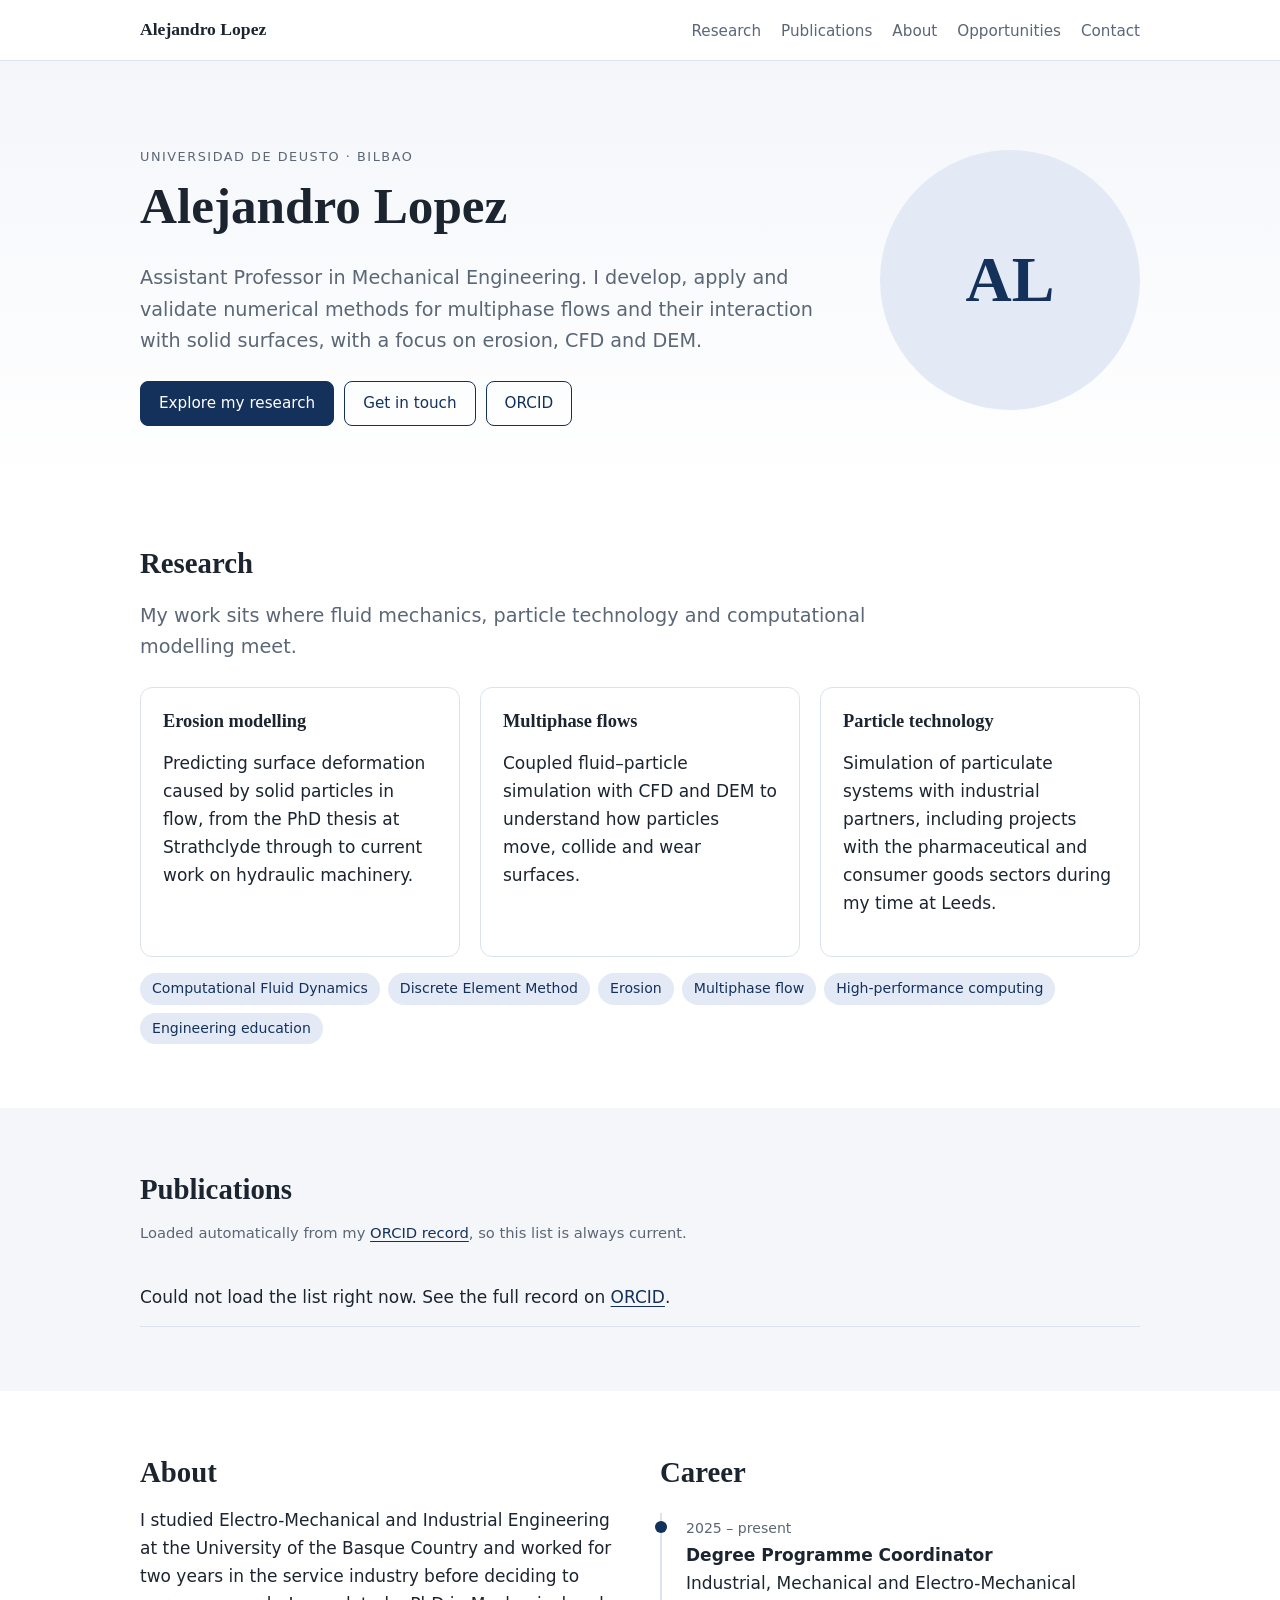
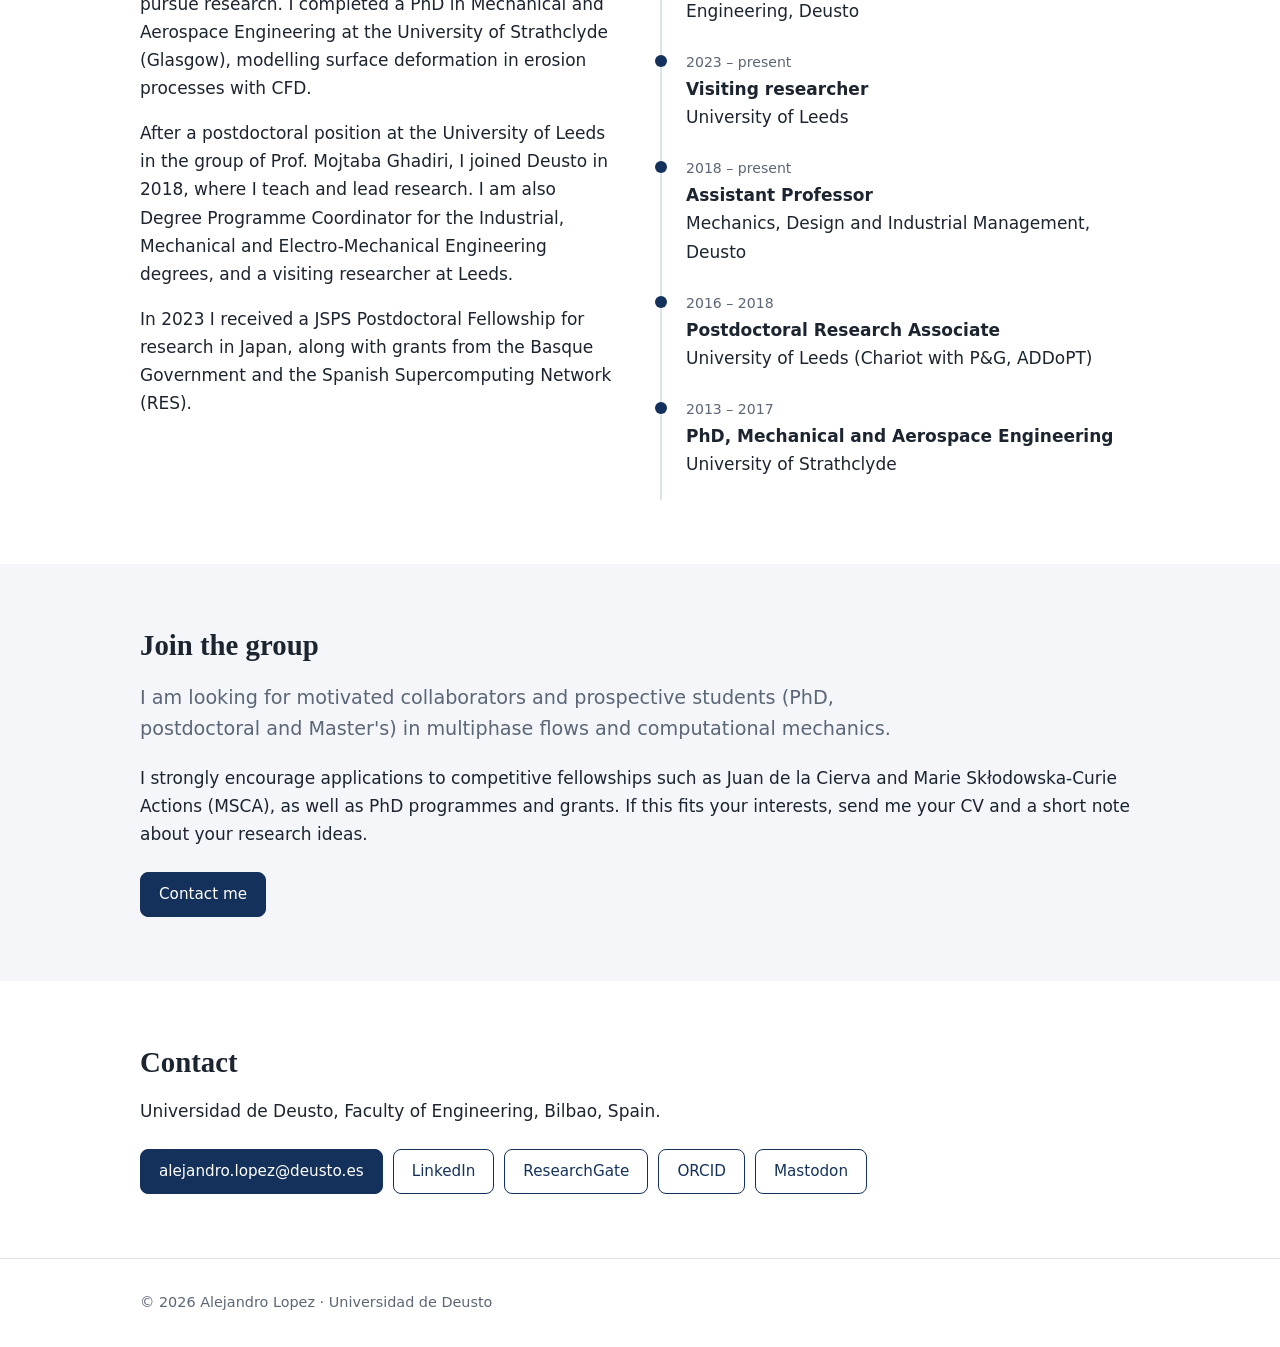
==== index.html @ c1680043 "Add files via upload" ====
<!doctype html>
<html lang="en">
<head>
  <meta charset="utf-8">
  <meta name="viewport" content="width=device-width, initial-scale=1">
  <title>Alejandro Lopez | Computational Mechanics, Universidad de Deusto</title>
  <meta name="description" content="Assistant Professor at Universidad de Deusto. Research on multiphase flows, erosion, CFD and DEM simulation. Programme Leader for Mechanical, Industrial and Electro-Mechanical Engineering.">
  <link rel="canonical" href="https://alejandrolopez.space/">
  <meta property="og:type" content="website">
  <meta property="og:title" content="Alejandro Lopez | Computational Mechanics">
  <meta property="og:description" content="Multiphase flows, erosion, CFD and DEM. Universidad de Deusto.">
  <meta property="og:url" content="https://alejandrolopez.space/">
  <meta property="og:image" content="https://alejandrolopez.space/photo.jpg">
  <meta name="twitter:card" content="summary">
  <link rel="icon" href="data:image/svg+xml,%3Csvg xmlns='http://www.w3.org/2000/svg' viewBox='0 0 64 64'%3E%3Crect width='64' height='64' rx='14' fill='%2314315c'/%3E%3Ctext x='32' y='44' font-size='34' text-anchor='middle' fill='white' font-family='Georgia,serif'%3EA%3C/text%3E%3C/svg%3E">
  <link rel="stylesheet" href="style.css">
  <script type="application/ld+json">
  {
    "@context": "https://schema.org",
    "@type": "Person",
    "name": "Alejandro Lopez",
    "url": "https://alejandrolopez.space/",
    "jobTitle": "Assistant Professor",
    "affiliation": { "@type": "CollegeOrUniversity", "name": "Universidad de Deusto" },
    "sameAs": [
      "https://orcid.org/0000-0001-5498-1746",
      "https://www.linkedin.com/in/alejandrolopezmecheng/",
      "https://www.researchgate.net/profile/Alejandro-Lopez-75"
    ]
  }
  </script>
</head>
<body>
  <a class="skip" href="#main">Skip to content</a>

  <header class="site">
    <div class="wrap">
      <a class="brand" href="#top">Alejandro Lopez</a>
      <nav aria-label="Main">
        <ul>
          <li><a href="#research">Research</a></li>
          <li><a href="#publications">Publications</a></li>
          <li><a href="#about">About</a></li>
          <li><a href="#opportunities">Opportunities</a></li>
          <li><a href="#contact">Contact</a></li>
        </ul>
      </nav>
    </div>
  </header>

  <main id="main">
    <div class="hero" id="top">
      <div class="wrap">
        <div>
          <p class="eyebrow">Universidad de Deusto · Bilbao</p>
          <h1>Alejandro Lopez</h1>
          <p class="lead">Assistant Professor in Mechanical Engineering. I develop, apply and validate numerical methods for multiphase flows and their interaction with solid surfaces, with a focus on erosion, CFD and DEM.</p>
          <div class="buttons">
            <a class="btn primary" href="#research">Explore my research</a>
            <a class="btn" href="#contact">Get in touch</a>
            <a class="btn" href="https://orcid.org/0000-0001-5498-1746">ORCID</a>
          </div>
        </div>
        <div>
          <img class="photo" src="photo.jpg" alt="Portrait of Alejandro Lopez"
               onerror="this.style.display='none';this.nextElementSibling.style.display='flex'">
          <div class="photo-fallback" aria-hidden="true">AL</div>
        </div>
      </div>
    </div>

    <section id="research">
      <div class="wrap">
        <h2>Research</h2>
        <p class="lead">My work sits where fluid mechanics, particle technology and computational modelling meet.</p>
        <div class="grid">
          <article class="card">
            <h3>Erosion modelling</h3>
            <p>Predicting surface deformation caused by solid particles in flow, from the PhD thesis at Strathclyde through to current work on hydraulic machinery.</p>
          </article>
          <article class="card">
            <h3>Multiphase flows</h3>
            <p>Coupled fluid–particle simulation with CFD and DEM to understand how particles move, collide and wear surfaces.</p>
          </article>
          <article class="card">
            <h3>Particle technology</h3>
            <p>Simulation of particulate systems with industrial partners, including projects with the pharmaceutical and consumer goods sectors during my time at Leeds.</p>
          </article>
        </div>
        <ul class="tags" aria-label="Keywords">
          <li>Computational Fluid Dynamics</li>
          <li>Discrete Element Method</li>
          <li>Erosion</li>
          <li>Multiphase flow</li>
          <li>High-performance computing</li>
          <li>Engineering education</li>
        </ul>
      </div>
    </section>

    <section id="publications" class="alt">
      <div class="wrap">
        <h2>Publications</h2>
        <p class="note">Loaded automatically from my <a href="https://orcid.org/0000-0001-5498-1746">ORCID record</a>, so this list is always current.</p>
        <ol id="pubs" reversed aria-live="polite"><li>Loading publications…</li></ol>
      </div>
    </section>

    <section id="about">
      <div class="wrap cols">
        <div>
          <h2>About</h2>
          <p>I studied Electro-Mechanical and Industrial Engineering at the University of the Basque Country and worked for two years in the service industry before deciding to pursue research. I completed a PhD in Mechanical and Aerospace Engineering at the University of Strathclyde (Glasgow), modelling surface deformation in erosion processes with CFD.</p>
          <p>After a postdoctoral position at the University of Leeds in the group of Prof. Mojtaba Ghadiri, I joined Deusto in 2018, where I teach and lead research. I am also Degree Programme Coordinator for the Industrial, Mechanical and Electro-Mechanical Engineering degrees, and a visiting researcher at Leeds.</p>
          <p>In 2023 I received a JSPS Postdoctoral Fellowship for research in Japan, along with grants from the Basque Government and the Spanish Supercomputing Network (RES).</p>
        </div>
        <div>
          <h2>Career</h2>
          <ul class="timeline">
            <li><span class="when">2025 – present</span><strong>Degree Programme Coordinator</strong>Industrial, Mechanical and Electro-Mechanical Engineering, Deusto</li>
            <li><span class="when">2023 – present</span><strong>Visiting researcher</strong>University of Leeds</li>
            <li><span class="when">2018 – present</span><strong>Assistant Professor</strong>Mechanics, Design and Industrial Management, Deusto</li>
            <li><span class="when">2016 – 2018</span><strong>Postdoctoral Research Associate</strong>University of Leeds (Chariot with P&amp;G, ADDoPT)</li>
            <li><span class="when">2013 – 2017</span><strong>PhD, Mechanical and Aerospace Engineering</strong>University of Strathclyde</li>
          </ul>
        </div>
      </div>
    </section>

    <section id="opportunities" class="alt">
      <div class="wrap">
        <h2>Join the group</h2>
        <p class="lead">I am looking for motivated collaborators and prospective students (PhD, postdoctoral and Master's) in multiphase flows and computational mechanics.</p>
        <p>I strongly encourage applications to competitive fellowships such as Juan de la Cierva and Marie Skłodowska-Curie Actions (MSCA), as well as PhD programmes and grants. If this fits your interests, send me your CV and a short note about your research ideas.</p>
        <div class="buttons"><a class="btn primary" href="#contact">Contact me</a></div>
      </div>
    </section>

    <section id="contact">
      <div class="wrap">
        <h2>Contact</h2>
        <p>Universidad de Deusto, Faculty of Engineering, Bilbao, Spain.</p>
        <div class="buttons">
          <a class="btn primary" href="mailto:alejandro.lopez@deusto.es">alejandro.lopez@deusto.es</a>
          <a class="btn" href="https://www.linkedin.com/in/alejandrolopezmecheng/">LinkedIn</a>
          <a class="btn" href="https://www.researchgate.net/profile/Alejandro-Lopez-75">ResearchGate</a>
          <a class="btn" href="https://orcid.org/0000-0001-5498-1746">ORCID</a>
          <a class="btn" rel="me" href="https://mstdn.science/@alejandro">Mastodon</a>
        </div>
      </div>
    </section>
  </main>

  <footer>
    <div class="wrap">© <span id="year">2026</span> Alejandro Lopez · Universidad de Deusto</div>
  </footer>

  <script src="script.js"></script>
</body>
</html>
---- style.css ----
:root {
  --bg: #ffffff;
  --bg-alt: #f4f6fa;
  --text: #1c2430;
  --muted: #5b6676;
  --accent: #14315c;
  --accent-soft: #e3eaf6;
  --border: #dde3ec;
  --max: 1040px;
}
@media (prefers-color-scheme: dark) {
  :root {
    --bg: #0f141b;
    --bg-alt: #151c26;
    --text: #e6ebf2;
    --muted: #9aa6b6;
    --accent: #8db4f0;
    --accent-soft: #1b2a42;
    --border: #263142;
  }
}
* { box-sizing: border-box; }
html { scroll-behavior: smooth; }
body {
  margin: 0;
  background: var(--bg);
  color: var(--text);
  font: 17px/1.65 system-ui, -apple-system, "Segoe UI", Roboto, sans-serif;
}
h1, h2, h3 { font-family: Georgia, "Times New Roman", serif; line-height: 1.2; margin: 0 0 .5em; }
h1 { font-size: clamp(2.2rem, 5vw, 3.2rem); }
h2 { font-size: 1.8rem; }
h3 { font-size: 1.15rem; }
a { color: var(--accent); text-underline-offset: 3px; }
a:focus-visible, button:focus-visible { outline: 3px solid var(--accent); outline-offset: 2px; }
.wrap { max-width: var(--max); margin: 0 auto; padding: 0 20px; }
.skip { position: absolute; left: -999px; }
.skip:focus { left: 12px; top: 12px; background: var(--bg); padding: 8px 12px; z-index: 10; }

/* header */
header.site {
  position: sticky; top: 0; z-index: 5;
  background: color-mix(in srgb, var(--bg) 92%, transparent);
  backdrop-filter: blur(8px);
  border-bottom: 1px solid var(--border);
}
header.site .wrap { display: flex; align-items: center; justify-content: space-between; min-height: 60px; gap: 16px; flex-wrap: wrap; }
.brand { font-family: Georgia, serif; font-weight: 700; font-size: 1.1rem; color: var(--text); text-decoration: none; }
nav ul { list-style: none; display: flex; gap: 20px; margin: 0; padding: 0; flex-wrap: wrap; }
nav a { text-decoration: none; color: var(--muted); font-size: .95rem; }
nav a:hover { color: var(--accent); }

/* hero */
.hero { padding: 72px 0 56px; background: linear-gradient(180deg, var(--bg-alt), var(--bg)); }
.hero .wrap { display: grid; grid-template-columns: 1fr 260px; gap: 48px; align-items: center; }
.eyebrow { text-transform: uppercase; letter-spacing: .12em; font-size: .8rem; color: var(--muted); margin-bottom: 8px; }
.lead { font-size: 1.2rem; color: var(--muted); max-width: 40em; }
.photo {
  width: 260px; height: 260px; border-radius: 50%; object-fit: cover;
  border: 4px solid var(--accent-soft); background: var(--accent-soft);
}
.photo-fallback {
  width: 260px; height: 260px; border-radius: 50%; display: none; align-items: center; justify-content: center;
  background: var(--accent-soft); color: var(--accent); font: 700 4rem Georgia, serif;
}
.buttons { display: flex; flex-wrap: wrap; gap: 10px; margin-top: 24px; }
.btn {
  display: inline-block; padding: 9px 18px; border-radius: 8px; text-decoration: none; font-size: .95rem;
  border: 1px solid var(--accent); color: var(--accent);
}
.btn.primary { background: var(--accent); color: var(--bg); }
.btn:hover { opacity: .85; }

/* sections */
section { padding: 64px 0; }
section.alt { background: var(--bg-alt); }
.grid { display: grid; grid-template-columns: repeat(auto-fit, minmax(260px, 1fr)); gap: 20px; margin-top: 24px; }
.card { background: var(--bg); border: 1px solid var(--border); border-radius: 12px; padding: 22px; }
section.alt .card { background: var(--bg); }
.tags { display: flex; flex-wrap: wrap; gap: 8px; padding: 0; list-style: none; margin: 16px 0 0; }
.tags li { background: var(--accent-soft); color: var(--accent); padding: 4px 12px; border-radius: 999px; font-size: .88rem; }
.cols { display: grid; grid-template-columns: 1fr 1fr; gap: 40px; }

/* timeline */
.timeline { list-style: none; padding: 0; margin: 24px 0 0; border-left: 2px solid var(--border); }
.timeline li { position: relative; padding: 0 0 22px 24px; }
.timeline li::before {
  content: ""; position: absolute; left: -7px; top: 8px; width: 12px; height: 12px;
  border-radius: 50%; background: var(--accent);
}
.timeline .when { color: var(--muted); font-size: .88rem; }
.timeline strong { display: block; }

/* publications */
#pubs { list-style: none; padding: 0; margin: 24px 0 0; }
#pubs li { padding: 14px 0; border-bottom: 1px solid var(--border); }
#pubs .year { color: var(--muted); font-size: .88rem; }
#pubs .venue { color: var(--muted); font-style: italic; }
.note { color: var(--muted); font-size: .92rem; }

footer { padding: 32px 0; border-top: 1px solid var(--border); color: var(--muted); font-size: .9rem; }

@media (max-width: 760px) {
  .hero .wrap, .cols { grid-template-columns: 1fr; }
  .hero { padding-top: 40px; }
  .photo, .photo-fallback { width: 180px; height: 180px; order: -1; }
  nav ul { gap: 14px; }
}
@media (prefers-reduced-motion: reduce) { html { scroll-behavior: auto; } }
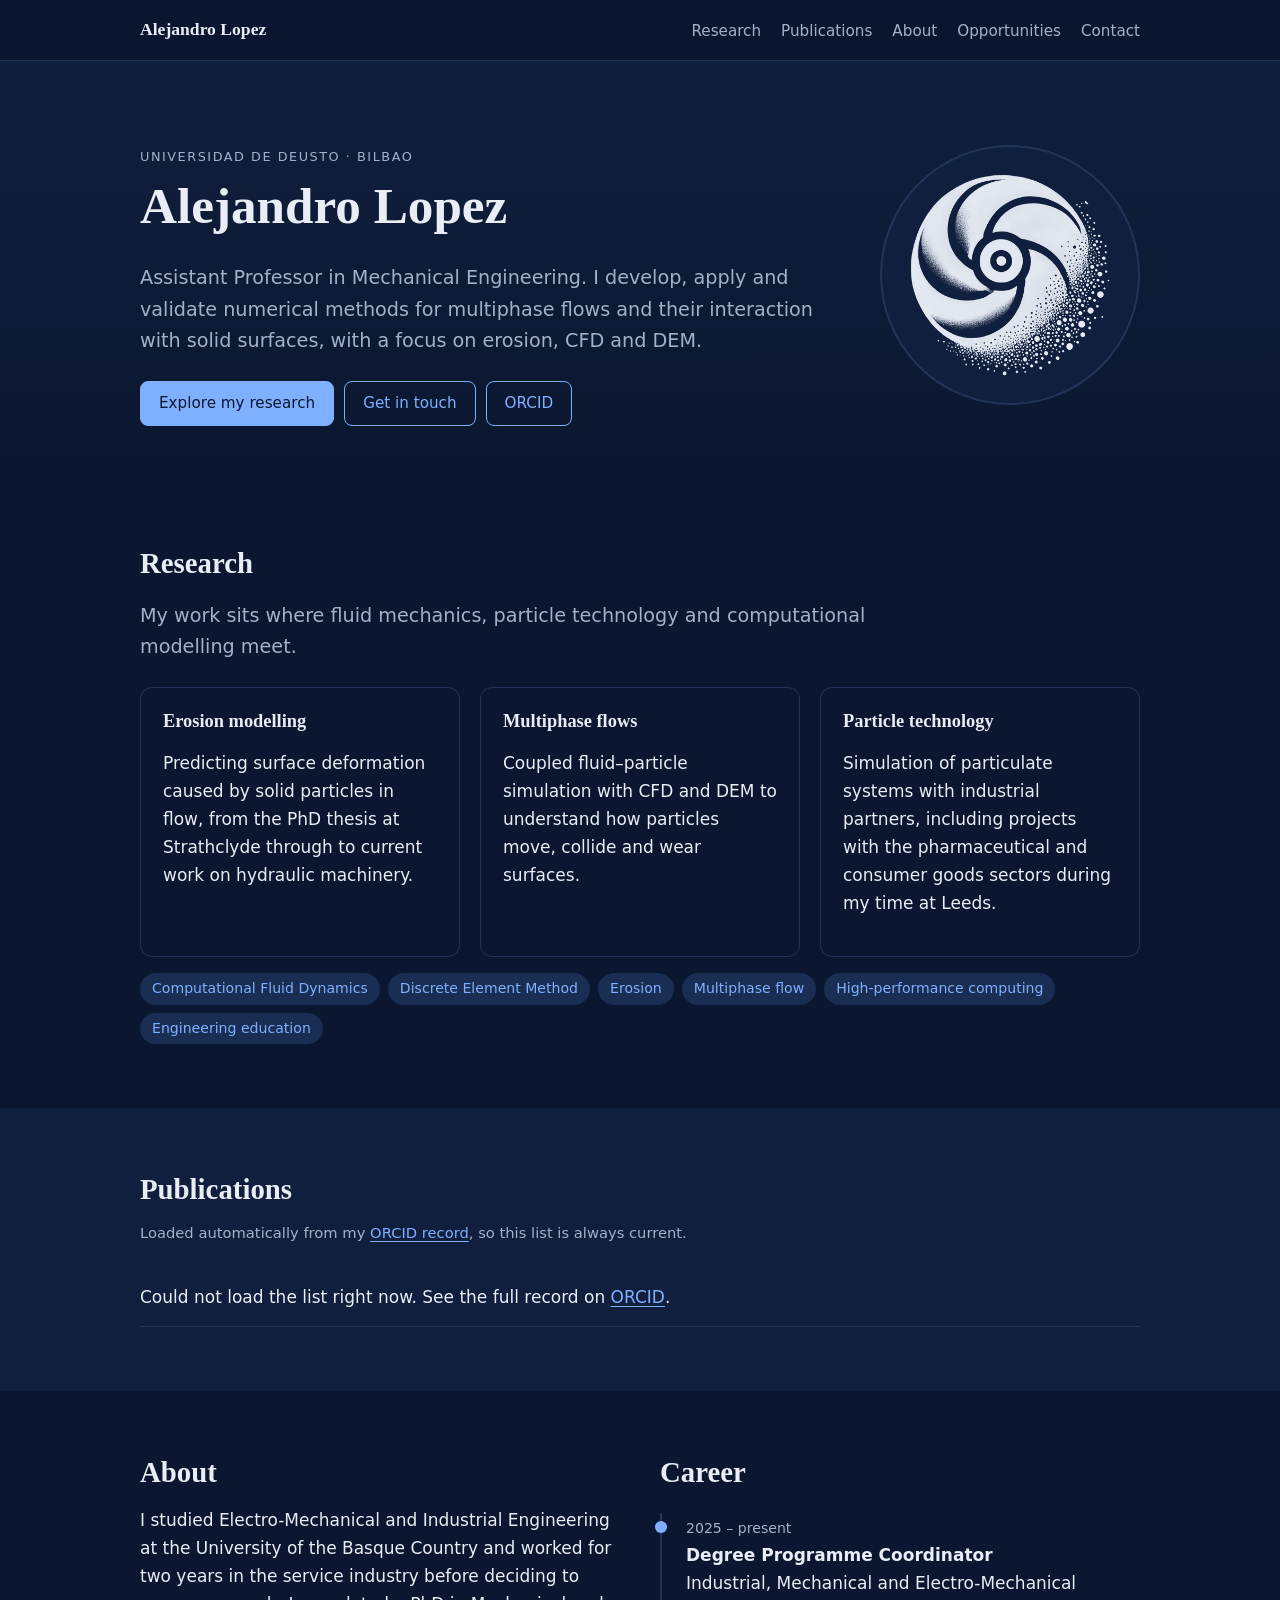
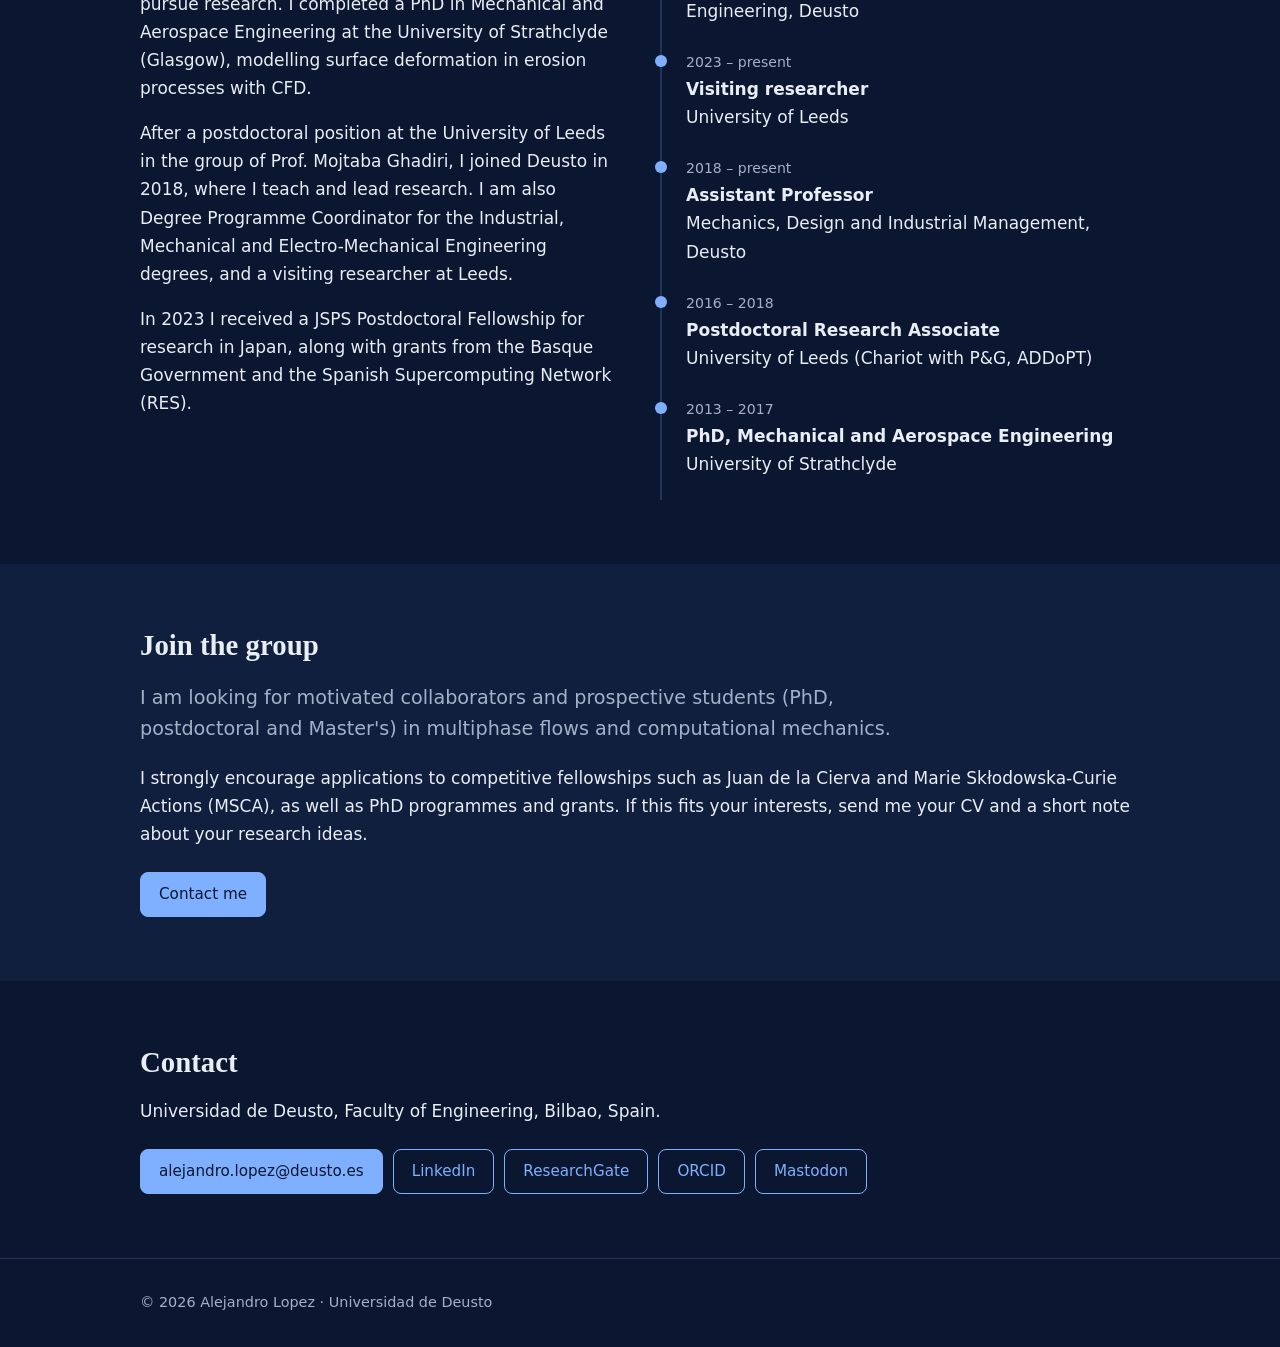
==== commit 0120eab0: "Add files via upload" ====
--- a/index.html
+++ b/index.html
@@ -10,7 +10,7 @@
   <meta property="og:title" content="Alejandro Lopez | Computational Mechanics">
   <meta property="og:description" content="Multiphase flows, erosion, CFD and DEM. Universidad de Deusto.">
   <meta property="og:url" content="https://alejandrolopez.space/">
-  <meta property="og:image" content="https://alejandrolopez.space/photo.jpg">
+  <meta property="og:image" content="https://alejandrolopez.space/og-image.png">
   <meta name="twitter:card" content="summary">
   <link rel="icon" href="data:image/svg+xml,%3Csvg xmlns='http://www.w3.org/2000/svg' viewBox='0 0 64 64'%3E%3Crect width='64' height='64' rx='14' fill='%2314315c'/%3E%3Ctext x='32' y='44' font-size='34' text-anchor='middle' fill='white' font-family='Georgia,serif'%3EA%3C/text%3E%3C/svg%3E">
   <link rel="stylesheet" href="style.css">
@@ -62,7 +62,7 @@
           </div>
         </div>
         <div>
-          <img class="photo" src="photo.jpg" alt="Portrait of Alejandro Lopez"
+          <img class="photo" src="logo.png" alt="Research logo: a turbine-like swirl dispersing into particles"
                onerror="this.style.display='none';this.nextElementSibling.style.display='flex'">
           <div class="photo-fallback" aria-hidden="true">AL</div>
         </div>
--- a/style.css
+++ b/style.css
@@ -1,23 +1,13 @@
 :root {
-  --bg: #ffffff;
-  --bg-alt: #f4f6fa;
-  --text: #1c2430;
-  --muted: #5b6676;
-  --accent: #14315c;
-  --accent-soft: #e3eaf6;
-  --border: #dde3ec;
+  color-scheme: dark;
+  --bg: #0b1730;
+  --bg-alt: #101f3d;
+  --text: #e8edf6;
+  --muted: #a3b1c8;
+  --accent: #7fb0ff;
+  --accent-soft: #1a2d52;
+  --border: #223559;
   --max: 1040px;
-}
-@media (prefers-color-scheme: dark) {
-  :root {
-    --bg: #0f141b;
-    --bg-alt: #151c26;
-    --text: #e6ebf2;
-    --muted: #9aa6b6;
-    --accent: #8db4f0;
-    --accent-soft: #1b2a42;
-    --border: #263142;
-  }
 }
 * { box-sizing: border-box; }
 html { scroll-behavior: smooth; }
@@ -56,8 +46,8 @@
 .eyebrow { text-transform: uppercase; letter-spacing: .12em; font-size: .8rem; color: var(--muted); margin-bottom: 8px; }
 .lead { font-size: 1.2rem; color: var(--muted); max-width: 40em; }
 .photo {
-  width: 260px; height: 260px; border-radius: 50%; object-fit: cover;
-  border: 4px solid var(--accent-soft); background: var(--accent-soft);
+  width: 260px; height: 260px; border-radius: 50%; object-fit: contain; padding: 22px;
+  border: 2px solid var(--border); background: var(--bg-alt);
 }
 .photo-fallback {
   width: 260px; height: 260px; border-radius: 50%; display: none; align-items: center; justify-content: center;
